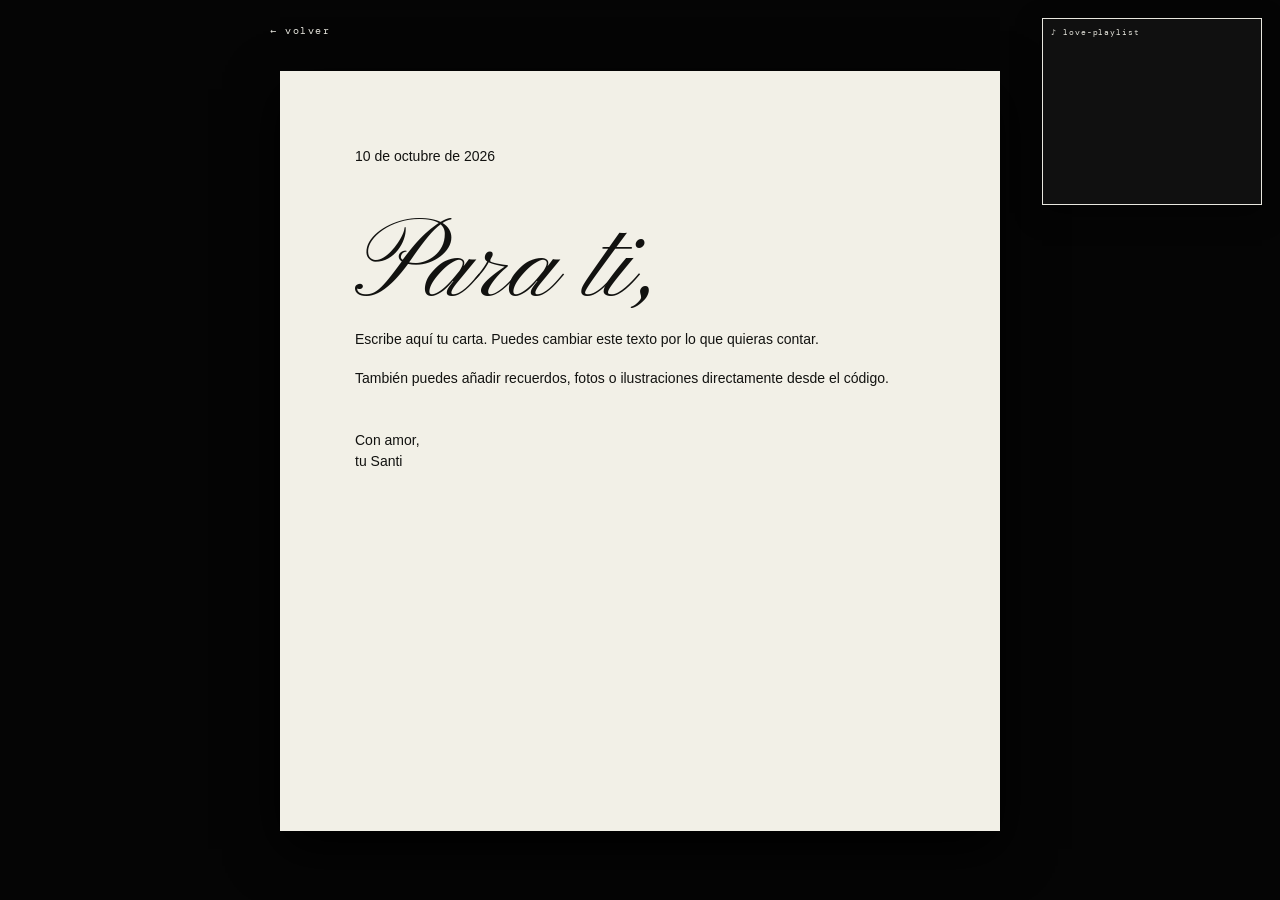
==== indexcarta.html @ 95285c9c "Add files via upload" ====
<!doctype html>
<html lang="es">
  <head>
    <meta charset="UTF-8" />
    <meta name="viewport" content="width=device-width, initial-scale=1.0" />
    <title>bday boy!</title>
    <link rel="preconnect" href="https://fonts.googleapis.com" />
    <link rel="preconnect" href="https://fonts.gstatic.com" crossorigin />
    <link href="https://fonts.googleapis.com/css2?family=DM+Mono:wght@400;500&family=Italianno&family=Playfair+Display:ital,wght@0,500;0,600;1,500&display=swap" rel="stylesheet" />
    <link rel="stylesheet" href="styles.css" />
  </head>
  <body class="letter-page">
    <nav><a href="index.html" aria-label="Volver al sobre">← volver</a><span></span></nav>
    <main class="paper-wrap">
      <article class="paper">
        <!-- Edita directamente estos textos e imágenes en este archivo. -->
        <div class="paper-top">
          <p class="date">10 de octubre de 2026</p>
        </div>
        <h1 class="letter-title">Para ti,</h1>
        <div class="letter-content">
          <p>Escribe aquí tu carta. Puedes cambiar este texto por lo que quieras contar.</p>
          <p>También puedes añadir recuerdos, fotos o ilustraciones directamente desde el código.</p>
          <p class="signature">Con amor,<br />tu Santi</p>
        </div>
        <!-- Para añadir una imagen: <img src="ruta-de-tu-imagen.jpg" alt="Descripción"> -->
        <section class="gallery" aria-label="Imágenes de la carta"></section>
        <p class="paper-footer"></p>
      </article>
      <aside class="music-card" aria-label="Música para esta carta">
        <p>♪ love-playlist </p>
        <iframe
          class="spotify-player"
          src="https://open.spotify.com/embed/playlist/4KnRlJSrKUwBXJcrqdYFux?utm_source=generator&theme=0"
          title="Playlist para esta carta"
          allow="autoplay; clipboard-write; encrypted-media; fullscreen; picture-in-picture">
        </iframe>
      </aside>
      <p class="save-status" id="save-status">Tus cambios se guardan automáticamente en este navegador.</p>
    </main>
    <script src="script.js"></script>
  </body>
</html>
---- styles.css ----
@import url('https://db.onlinewebfonts.com/c/69e9ea8abb036e46c98ec53b50124505?family=F1491+Cancellaresca+W00+Normal');
@import url('https://fonts.googleapis.com/css2?family=Noto+Emoji:wght@300..700&display=swap');
@import url('https://fonts.googleapis.com/css2?family=Pinyon+Script&display=swap');

:root { --ink:#121210; --paper:#f2f0e7; --envelope:#e9e8e1; --background:#050505; }
* { box-sizing:border-box; }
body { margin:0; color:var(--ink); font-family:'DM Mono', monospace; background:var(--background); }
.scene { min-height:100vh; display:grid; place-content:center; justify-items:center; gap:24px; overflow:hidden; background:#050505; }
.eyebrow,.hint { margin:0; color:#dddcd5; font-size:10px; letter-spacing:.18em; }
.envelope { position:relative; width:min(74vw,520px); aspect-ratio:1.55; border:0; padding:0; background:transparent; cursor:pointer; perspective:1000px; transition:transform .3s ease; }
.envelope:hover { transform:translateY(-7px); }.envelope:focus-visible { outline:3px solid #eee; outline-offset:10px; }
.envelope-back,.envelope-front,.envelope-flap { position:absolute; inset:0; border-radius:4px; }
.envelope-back { background:var(--envelope); box-shadow:0 26px 42px #000; }
.letter-preview { position:absolute; z-index:1; width:84%; height:83%; left:8%; bottom:8%; background:var(--paper); transition:transform .7s cubic-bezier(.2,.8,.2,1); }
.envelope-front { z-index:3; background:linear-gradient(32deg,transparent 49.4%,#f3f2ec 50%),linear-gradient(-32deg,transparent 49.4%,#d7d5cc 50%); clip-path:polygon(0 0,50% 53%,100% 0,100% 100%,0 100%); }
.envelope-flap { z-index:4; background:#eeede6; clip-path:polygon(0 0,100% 0,50% 53%); transform-origin:top; transition:transform .7s cubic-bezier(.2,.8,.2,1); }
.envelope-name { position:absolute; z-index:6; right:9%; bottom:10%; color:#3f3f3b; font:clamp(62px,10vw,112px)/.63 'Pinyon Script',cursive; transform:rotate(-5deg); }
.envelope.open .envelope-flap { transform:rotateX(180deg); z-index:0; }.envelope.open .letter-preview { transform:translateY(-48%) rotate(-1.5deg); }.envelope.open { transform:translateY(22px); }
.letter-page { min-height:100vh; background:#050505; }.letter-page nav { display:flex; align-items:center; justify-content:space-between; max-width:780px; margin:auto; padding:24px 20px; color:#e8e7df; font-size:10px; letter-spacing:.15em; }.letter-page nav a { color:inherit; text-decoration:none; }.paper-wrap { padding:10px 20px 45px; }
.paper { position:relative; width:min(100%,720px); min-height:760px; margin:auto; padding:clamp(35px,8vw,75px); background:var(--paper); box-shadow:0 18px 48px #000; }
.paper-top { display:flex; justify-content:space-between; gap:15px; align-items:center; }.date { margin:0; font:14px/1.45 'Helvetica Neue',Helvetica,Arial,sans-serif; }.letter-title { display:block; width:100%; margin:68px 0 24px; color:var(--ink); font:clamp(62px,10vw,112px)/.63 'Pinyon Script',cursive; }.letter-content { min-height:250px; font:14px/1.45 'Helvetica Neue',Helvetica,Arial,sans-serif; }.letter-content p { margin:0 0 19px; }.letter-content .signature { margin-top:42px; font:14px/1.45 'Helvetica Neue',Helvetica,Arial,sans-serif; }.gallery { display:grid; grid-template-columns:repeat(2,1fr); gap:16px; margin-top:34px; }.gallery img { display:block; width:100%; aspect-ratio:1.2; object-fit:cover; padding:7px; border:1px solid #111; background:#e8e7df; filter:grayscale(1) contrast(1.16); }.gallery img:nth-child(even) { transform:rotate(2deg); }.gallery img:nth-child(odd) { transform:rotate(-2deg); }.paper-footer { margin:48px 0 0; text-align:center; font-size:9px; letter-spacing:.15em; }.music-card { position:fixed; z-index:10; top:18px; right:18px; width:220px; padding:8px; border:1px solid #e8e7df; color:#e8e7df; background:#101010; box-shadow:0 8px 22px #0008; }.music-card p { margin:0 0 7px; font-size:8px; letter-spacing:.12em; }.spotify-player { display:block; width:100%; height:152px; border:0; border-radius:3px; }.save-status { display:none; }
@media (max-width:1050px) { .music-card { position:static; width:min(100%,720px); margin:22px auto 0; } }
@media (max-width:520px) { .paper { padding:34px 25px; }.paper-top { align-items:flex-start; flex-direction:column; }.letter-title { margin-top:48px; }.letter-content { font-size:17px; }.gallery { grid-template-columns:1fr; } }
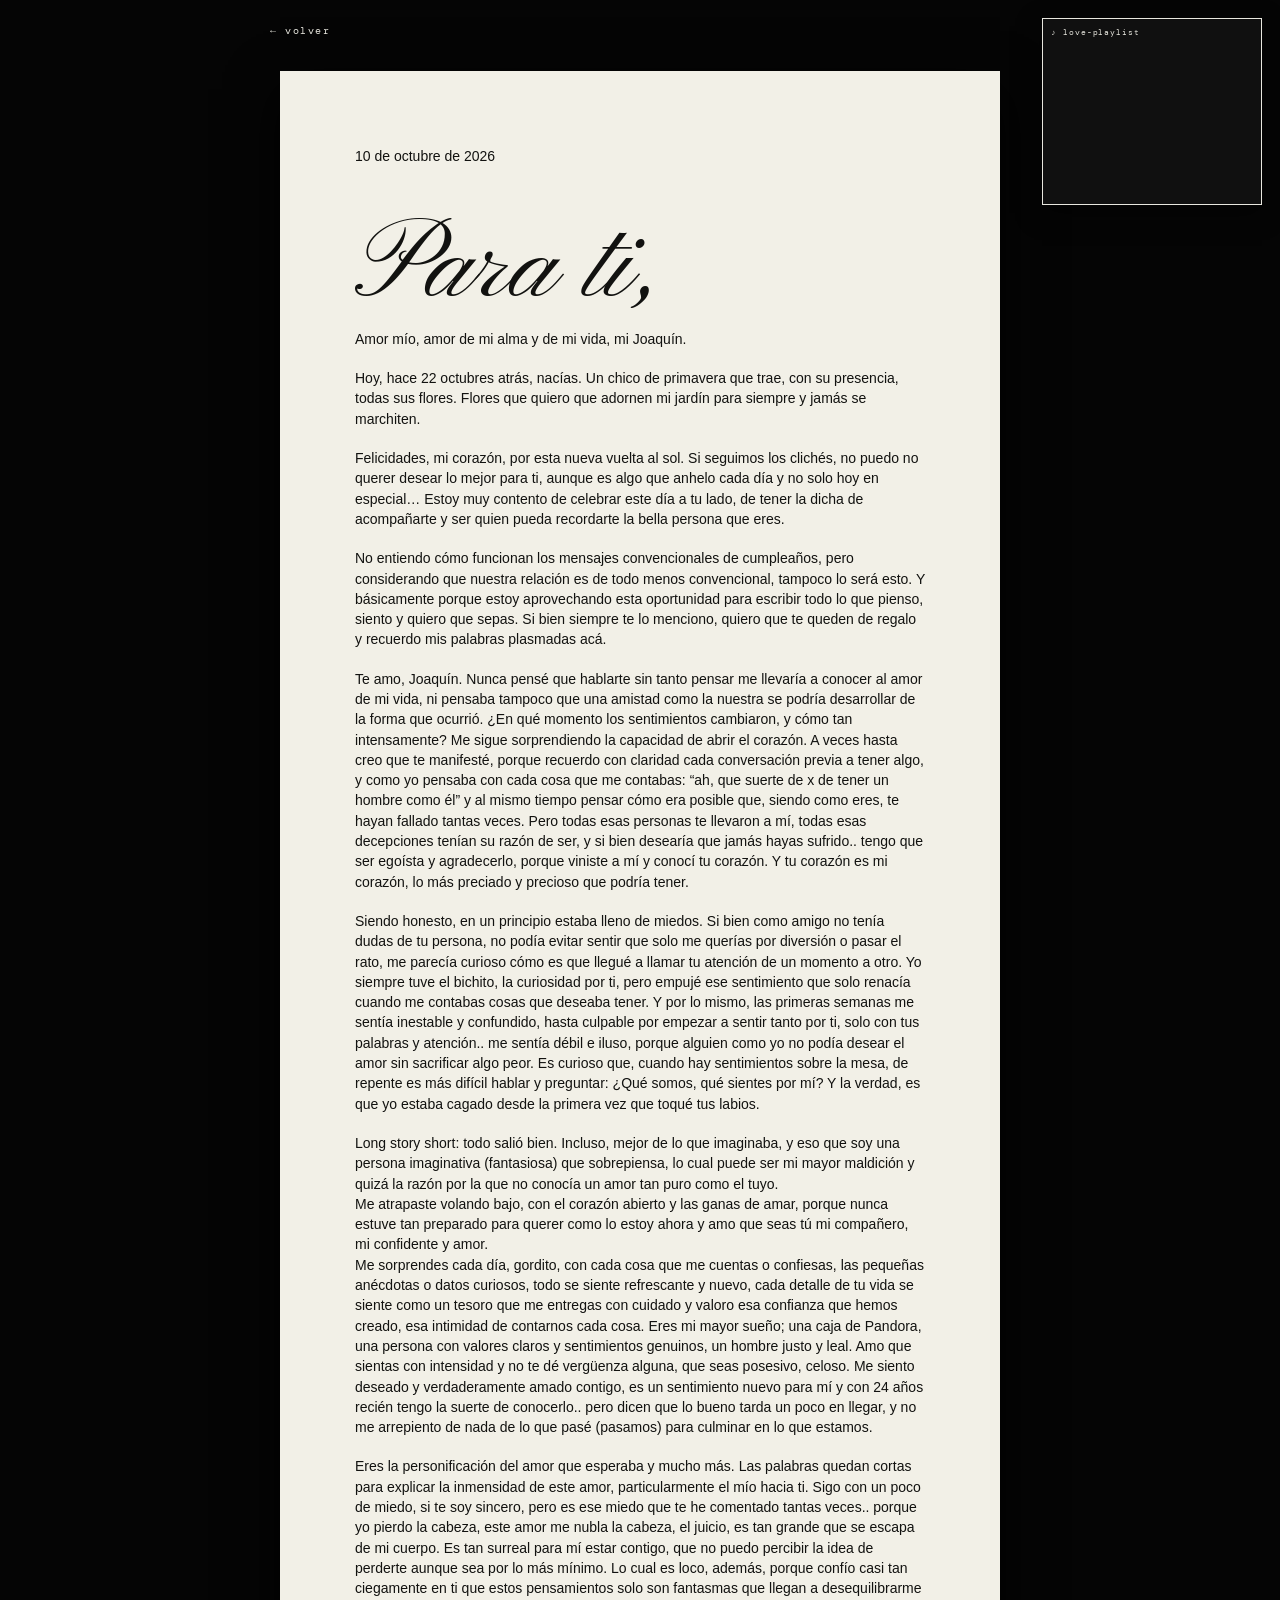
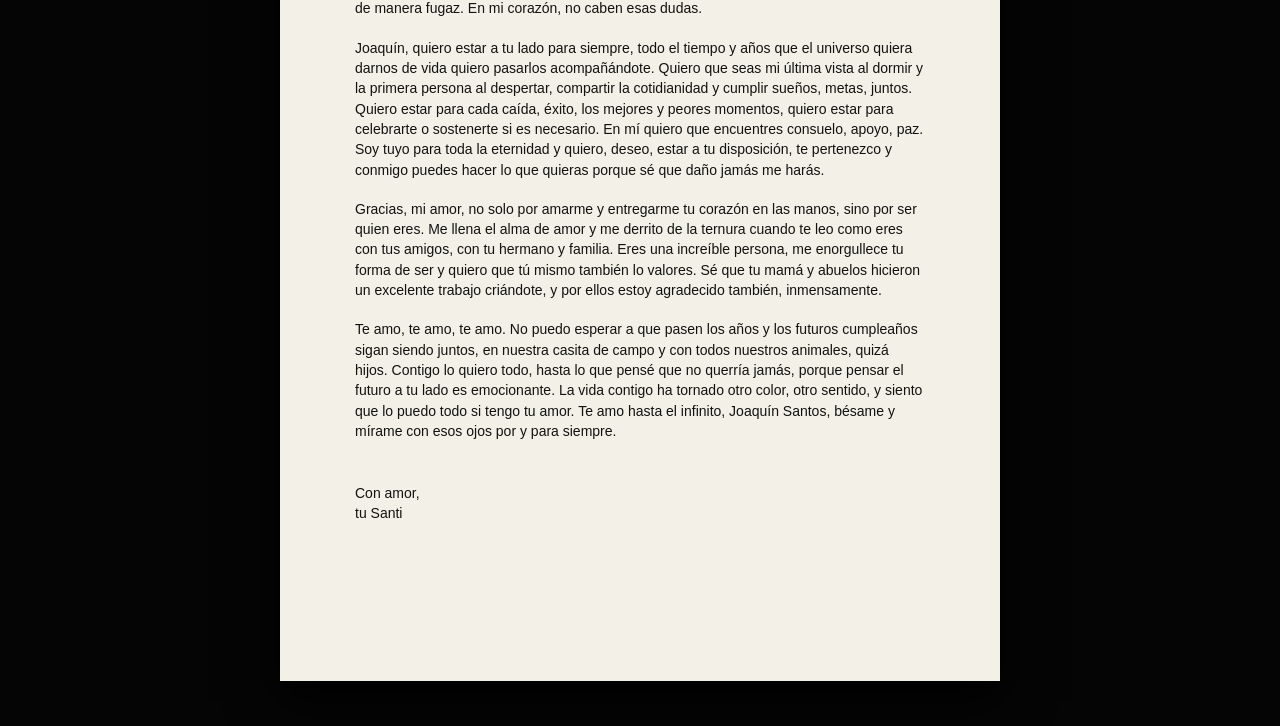
==== commit 1a2a33af: "Update indexcarta.html" ====
--- a/indexcarta.html
+++ b/indexcarta.html
@@ -19,10 +19,33 @@
         </div>
         <h1 class="letter-title">Para ti,</h1>
         <div class="letter-content">
-          <p>Escribe aquí tu carta. Puedes cambiar este texto por lo que quieras contar.</p>
-          <p>También puedes añadir recuerdos, fotos o ilustraciones directamente desde el código.</p>
-          <p class="signature">Con amor,<br />tu Santi</p>
-        </div>
+  <p>Amor mío, amor de mi alma y de mi vida, mi Joaquín.</p>
+
+  <p>Hoy, hace 22 octubres atrás, nacías. Un chico de primavera que trae, con su presencia, todas sus flores. Flores que quiero que adornen mi jardín para siempre y jamás se marchiten.</p>
+
+  <p>Felicidades, mi corazón, por esta nueva vuelta al sol. Si seguimos los clichés, no puedo no querer desear lo mejor para ti, aunque es algo que anhelo cada día y no solo hoy en especial… Estoy muy contento de celebrar este día a tu lado, de tener la dicha de acompañarte y ser quien pueda recordarte la bella persona que eres.</p>
+
+  <p>No entiendo cómo funcionan los mensajes convencionales de cumpleaños, pero considerando que nuestra relación es de todo menos convencional, tampoco lo será esto. Y básicamente porque estoy aprovechando esta oportunidad para escribir todo lo que pienso, siento y quiero que sepas. Si bien siempre te lo menciono, quiero que te queden de regalo y recuerdo mis palabras plasmadas acá.</p>
+
+  <p>Te amo, Joaquín. Nunca pensé que hablarte sin tanto pensar me llevaría a conocer al amor de mi vida, ni pensaba tampoco que una amistad como la nuestra se podría desarrollar de la forma que ocurrió. ¿En qué momento los sentimientos cambiaron, y cómo tan intensamente? Me sigue sorprendiendo la capacidad de abrir el corazón. A veces hasta creo que te manifesté, porque recuerdo con claridad cada conversación previa a tener algo, y como yo pensaba con cada cosa que me contabas: “ah, que suerte de x de tener un hombre como él” y al mismo tiempo pensar cómo era posible que, siendo como eres, te hayan fallado tantas veces. Pero todas esas personas te llevaron a mí, todas esas decepciones tenían su razón de ser, y si bien desearía que jamás hayas sufrido.. tengo que ser egoísta y agradecerlo, porque viniste a mí y conocí tu corazón. Y tu corazón es mi corazón, lo más preciado y precioso que podría tener.</p>
+
+  <p>Siendo honesto, en un principio estaba lleno de miedos. Si bien como amigo no tenía dudas de tu persona, no podía evitar sentir que solo me querías por diversión o pasar el rato, me parecía curioso cómo es que llegué a llamar tu atención de un momento a otro. Yo siempre tuve el bichito, la curiosidad por ti, pero empujé ese sentimiento que solo renacía cuando me contabas cosas que deseaba tener. Y por lo mismo, las primeras semanas me sentía inestable y confundido, hasta culpable por empezar a sentir tanto por ti, solo con tus palabras y atención.. me sentía débil e iluso, porque alguien como yo no podía desear el amor sin sacrificar algo peor. Es curioso que, cuando hay sentimientos sobre la mesa, de repente es más difícil hablar y preguntar: ¿Qué somos, qué sientes por mí? Y la verdad, es que yo estaba cagado desde la primera vez que toqué tus labios.</p>
+
+  <p>Long story short: todo salió bien. Incluso, mejor de lo que imaginaba, y eso que soy una persona imaginativa (fantasiosa) que sobrepiensa, lo cual puede ser mi mayor maldición y quizá la razón por la que no conocía un amor tan puro como el tuyo.<br />
+  Me atrapaste volando bajo, con el corazón abierto y las ganas de amar, porque nunca estuve tan preparado para querer como lo estoy ahora y amo que seas tú mi compañero, mi confidente y amor.<br />
+  Me sorprendes cada día, gordito, con cada cosa que me cuentas o confiesas, las pequeñas anécdotas o datos curiosos, todo se siente refrescante y nuevo, cada detalle de tu vida se siente como un tesoro que me entregas con cuidado y valoro esa confianza que hemos creado, esa intimidad de contarnos cada cosa. Eres mi mayor sueño; una caja de Pandora, una persona con valores claros y sentimientos genuinos, un hombre justo y leal. Amo que sientas con intensidad y no te dé vergüenza alguna, que seas posesivo, celoso. Me siento deseado y verdaderamente amado contigo, es un sentimiento nuevo para mí y con 24 años recién tengo la suerte de conocerlo.. pero dicen que lo bueno tarda un poco en llegar, y no me arrepiento de nada de lo que pasé (pasamos) para culminar en lo que estamos.</p>
+
+  <p>Eres la personificación del amor que esperaba y mucho más. Las palabras quedan cortas para explicar la inmensidad de este amor, particularmente el mío hacia ti. Sigo con un poco de miedo, si te soy sincero, pero es ese miedo que te he comentado tantas veces.. porque yo pierdo la cabeza, este amor me nubla la cabeza, el juicio, es tan grande que se escapa de mi cuerpo. Es tan surreal para mí estar contigo, que no puedo percibir la idea de perderte aunque sea por lo más mínimo. Lo cual es loco, además, porque confío casi tan ciegamente en ti que estos pensamientos solo son fantasmas que llegan a desequilibrarme de manera fugaz. En mi corazón, no caben esas dudas.</p>
+
+  <p>Joaquín, quiero estar a tu lado para siempre, todo el tiempo y años que el universo quiera darnos de vida quiero pasarlos acompañándote. Quiero que seas mi última vista al dormir y la primera persona al despertar, compartir la cotidianidad y cumplir sueños, metas, juntos. Quiero estar para cada caída, éxito, los mejores y peores momentos, quiero estar para celebrarte o sostenerte si es necesario. En mí quiero que encuentres consuelo, apoyo, paz. Soy tuyo para toda la eternidad y quiero, deseo, estar a tu disposición, te pertenezco y conmigo puedes hacer lo que quieras porque sé que daño jamás me harás.</p>
+
+  <p>Gracias, mi amor, no solo por amarme y entregarme tu corazón en las manos, sino por ser quien eres. Me llena el alma de amor y me derrito de la ternura cuando te leo como eres con tus amigos, con tu hermano y familia. Eres una increíble persona, me enorgullece tu forma de ser y quiero que tú mismo también lo valores. Sé que tu mamá y abuelos hicieron un excelente trabajo criándote, y por ellos estoy agradecido también, inmensamente.</p>
+
+  <p>Te amo, te amo, te amo. No puedo esperar a que pasen los años y los futuros cumpleaños sigan siendo juntos, en nuestra casita de campo y con todos nuestros animales, quizá hijos. Contigo lo quiero todo, hasta lo que pensé que no querría jamás, porque pensar el futuro a tu lado es emocionante. La vida contigo ha tornado otro color, otro sentido, y siento que lo puedo todo si tengo tu amor. Te amo hasta el infinito, Joaquín Santos, bésame y mírame con esos ojos por y para siempre.</p>
+
+  <p class="signature">Con amor,<br />tu Santi</p>
+</div>
+
         <!-- Para añadir una imagen: <img src="ruta-de-tu-imagen.jpg" alt="Descripción"> -->
         <section class="gallery" aria-label="Imágenes de la carta"></section>
         <p class="paper-footer"></p>
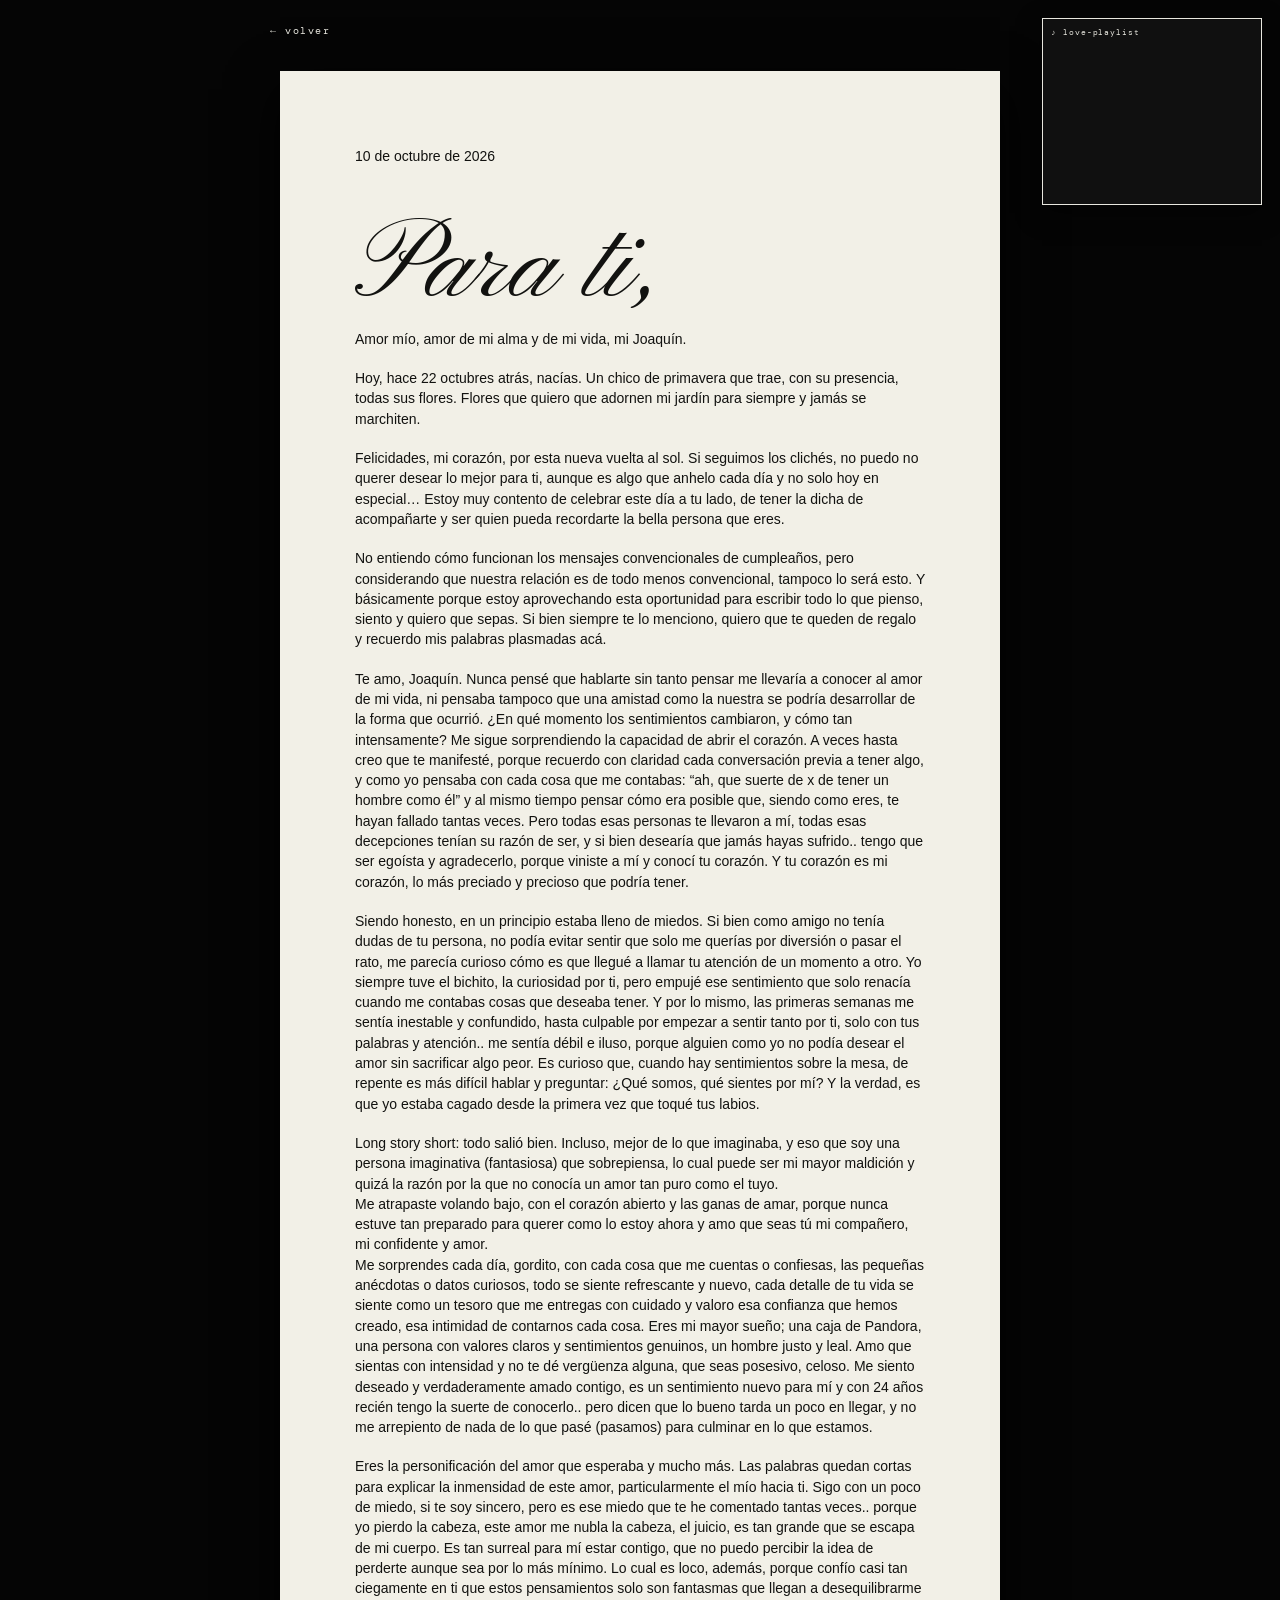
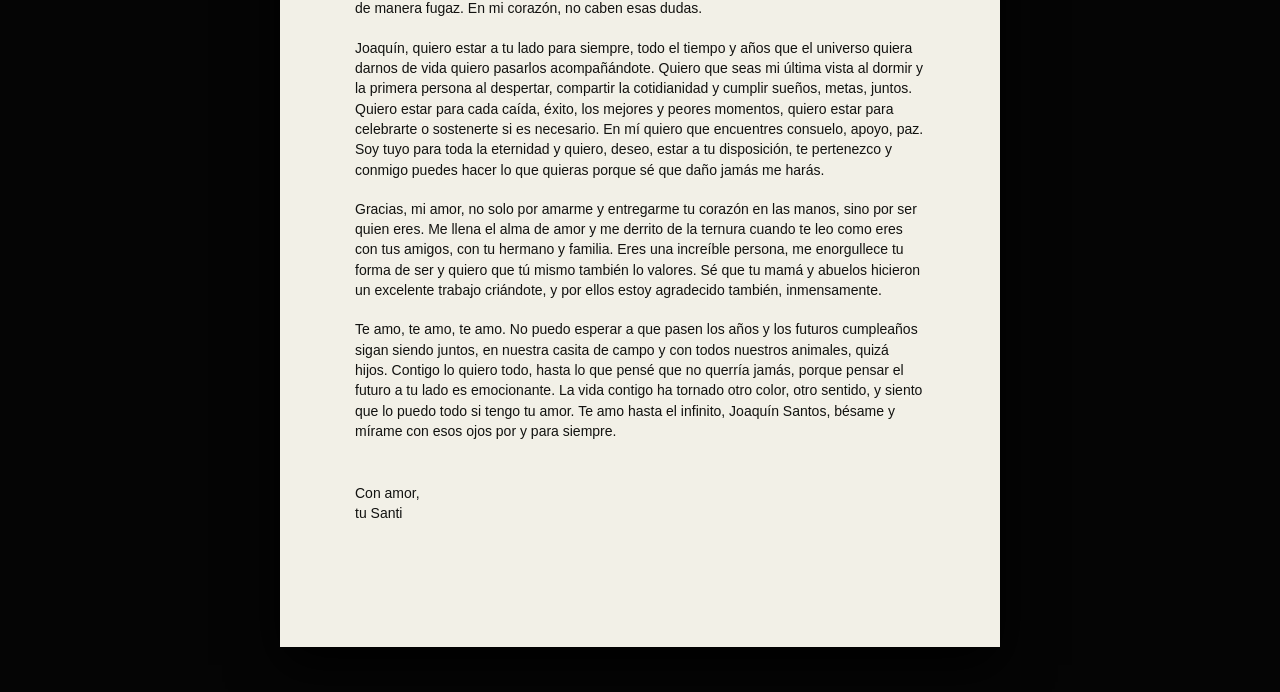
==== commit b3dbc5a8: "Remove commented image and gallery section" ====
--- a/indexcarta.html
+++ b/indexcarta.html
@@ -46,8 +46,6 @@
   <p class="signature">Con amor,<br />tu Santi</p>
 </div>
 
-        <!-- Para añadir una imagen: <img src="ruta-de-tu-imagen.jpg" alt="Descripción"> -->
-        <section class="gallery" aria-label="Imágenes de la carta"></section>
         <p class="paper-footer"></p>
       </article>
       <aside class="music-card" aria-label="Música para esta carta">
